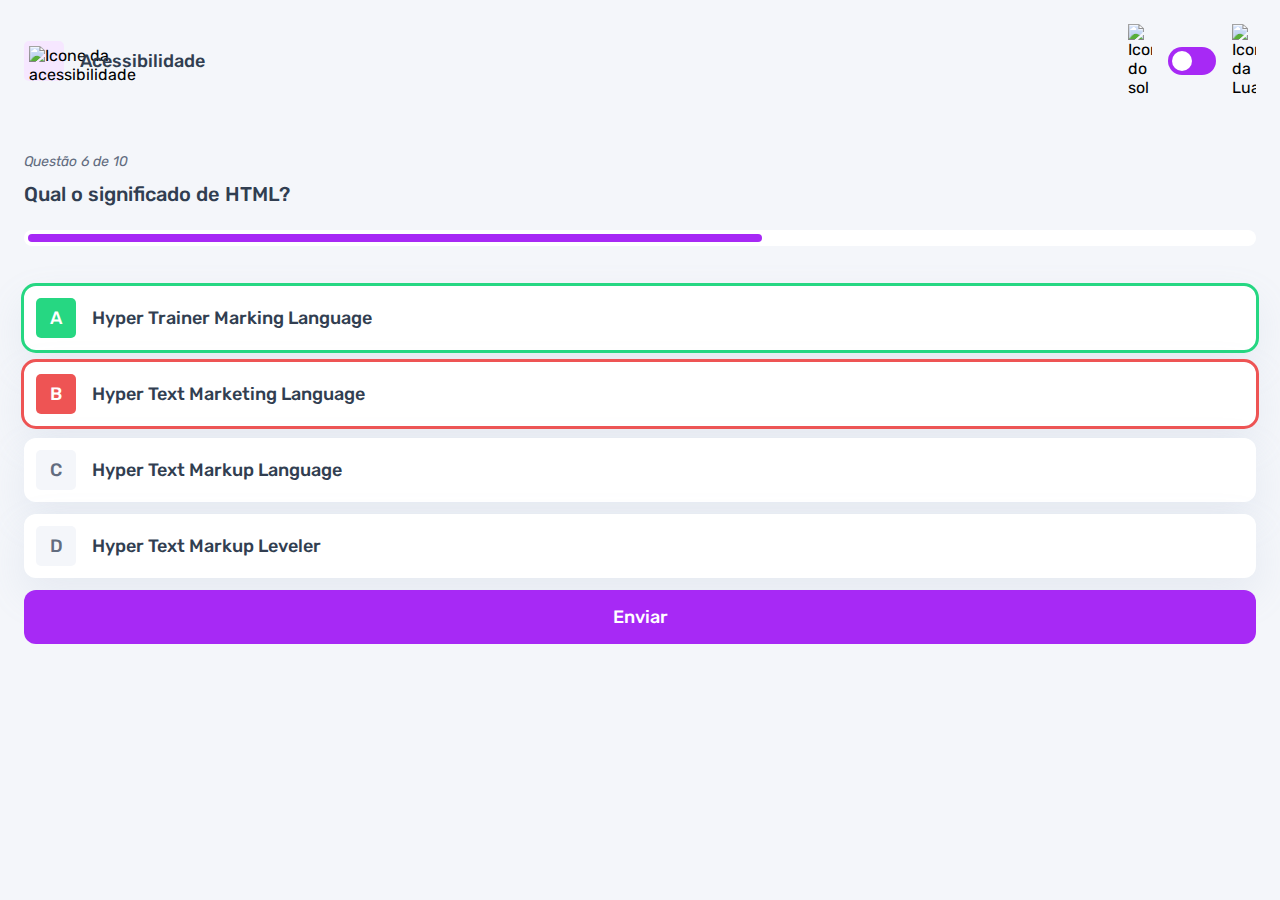
==== pages/quiz/quiz.html @ e30c6314 "adicionado o efeito de correta e errada" ====
<!DOCTYPE html>
<html lang="pt-BR">
<head>
    <meta charset="UTF-8">
    <meta name="viewport" content="width=device-width, initial-scale=1.0">
    <link rel="preconnect" href="https://fonts.googleapis.com">
    <link rel="preconnect" href="https://fonts.gstatic.com" crossorigin>
    <link href="https://fonts.googleapis.com/css2?family=Rubik:ital,wght@0,300..900;1,300..900&display=swap" rel="stylesheet">
    <link rel="stylesheet" href="quiz.css">
    <title>Quiz App</title>
</head>
<body>
    <header>
        <div class="assunto">
            <div class="assunto_icone">
                <img src="../../assets/images/icon-accessibility.svg" alt="Icone da acessibilidade">
            </div>

            <h1>Acessibilidade</h1>
        </div>

        <div class="tema">
            <img src="../../assets/images/icon-sun-dark.svg" alt="Icone do sol">
            <button>
                <div></div>
            </button>
            <img src="../../assets/images/icon-moon-dark.svg" alt="Icone da Lua">
        </div>
    </header>

    <main>
        <section class="pergunta">
            <p>Questão 6 de 10</p>

            <h2>Qual o significado de HTML?</h2>

            <div class="barra_progresso">
                <div></div>
            </div>
        </section>

        <section class="alternativas">
            <form action="">
                <label for="alternativa_a" id="Correta">
                    <input type="radio" id="alternativa_a" name="alternativa">

                    <div>
                        <span>A</span>
                        Hyper Trainer Marking Language
                    </div>
                </label>

                <label for="alternativa_b" id="errada">
                    <input type="radio" id="alternativa_b" name="alternativa">

                    <div>
                        <span>B</span>
                        Hyper Text Marketing Language
                    </div>
                </label>

                <label for="alternativa_c">
                    <input type="radio" id="alternativa_c" name="alternativa">

                    <div>
                        <span>C</span>
                        Hyper Text Markup Language
                    </div>
                </label>

                <label for="alternativa_d">
                    <input type="radio" id="alternativa_d" name="alternativa">

                    <div>
                        <span>D</span>
                        Hyper Text Markup Leveler
                    </div>
                </label>
            </form>

            <button>Enviar</button>
        </section>
    </main>
</body>
</html>
---- pages/quiz/quiz.css ----
* {
    margin: 0;
    padding: 0;
    box-sizing: border-box;
    font-family: "Rubik", sans-serif;
    --webkit-font-smoothing: antialiased;
}

:root {
    --bg-color: #f4f6fa;
    --purple: #a729f5;
    --white: #fff;
    --primary-text-color: #313e51;
    --secundary-text-color: #626c7f;
    --button-bg: #fff;
    --shadow: 0px 16px 40px 0px rgba(143, 160, 193, 0.14);
    --bg-html: #fff1e9;
    --bg-css: #e0fdef;
    --bg-javascript: #ebf0ff;
    --bg-acessibilidade: #f6e7ff;
    --grenn: #26d782;
    --red: #ee5454;
    --bg-mobile: url(../assets../images/pattern-background-mobile-light.svg);
    --bg-desktop: url(../assets../images/pattern-background-desktop-light.svg);
}

body.escuro {
    --bg-color: #313e51;
    --bg-mobile: url(../assets../images/pattern-background-mobile-dark.svg);
    --bg-desktop: url(../assets../images/pattern-background-desktop-dark.svg);
    --primary-text-color: #fff;
    --secundary-text-color: #abc1e1;
    --button-bg: #3b4d66;
    --shadow: 0px 16px 40px 0px rgba(49, 62, 81, 0.14);
}

body {
    height: 100svh;
    background: var(--bg-mobile) var(--bg-color);
    background-repeat: no-repeat;
    background-size: cover;
}

header {
    display: flex;
    justify-content: space-between;
    padding: 16px 24px;
}

.assunto {
    display: flex;
    align-items: center;
    gap: 16px;
}

.assunto_icone {
    background: var(--bg-acessibilidade);
    width: 40px;
    height: 40px;
    padding: 5px;
    border-radius: 5px;
}

.assunto_icone img {
    width: 100%;
}

.assunto h1 {
    font-size: 18px;
    font-weight: 500;
    color: var(--primary-text-color);
}

.tema {
    padding: 8px 0;
    display: flex;
    align-items: center;
    gap: 8px;
}

.tema img {
    width: 16px;
}

.tema button {
    height: 20px;
    width: 32px;
    background:var(--purple);
    border: 0;
    border-radius: 999px;
    padding: 4px;
}

.tema button div {
    background: var(--white);
    width: 12px;
    height: 12px;
    border-radius: 999px;
}

main {
    padding: 32px 24px;
}

.pergunta {
    margin-bottom: 40px;
}

.pergunta p{
    font-style: italic;
    font-size: 14px;
    color: var(--secundary-text-color);
    margin-bottom: 12px;
}

.pergunta h2 {
    font-size: 20px;
    font-weight: 500;
    color: var(--primary-text-color);
    line-height: 24px;
    margin-bottom: 24px;
}

.barra_progresso {
    background: var(--button-bg);
    height: 16px;
    padding: 4px;
    border-radius: 999px;
}

.barra_progresso div {
    height: 100%;
    width: 60%;
    background: var(--purple);
    border-radius: 999px;
}

.alternativas form {
    display: flex;
    flex-direction: column;
    gap: 12px;
    margin-bottom: 12px;
}

.alternativas label {
    display: block;
    background: var(--button-bg);
    padding: 12px;
    font-size: 18px;
    font-weight: 500;
    border-radius: 12px;
    box-shadow: var(--shadow);
    color: var(--primary-text-color);
}

.alternativas label:has(input:checked) {
    outline: 3px solid var(--purple);

    & span {
        background: var(--purple);
        color: var(--white);
    }
}

.alternativas label#Correta {
    outline: 3px solid var(--grenn);

    & span {
        background: var(--grenn);
        color: var(--white);
    }
}

.alternativas label#errada {
    outline:  3px solid var(--red);

    & span {
        background: var(--red);
        color: var(--white);
    }
}

.alternativas input {
    display: none;
}

.alternativas div {
    display: flex;
    align-items: center;
    gap: 16px;
}

.alternativas div span {
    display: block;
    width: 40px;
    height: 40px;
    background: var(--bg-color);
    border-radius: 5px;
    color: var(--secundary-text-color);

    display: flex;
    align-items: center;
    justify-content: center;
    flex-shrink: 0;
}

.alternativas button {
    padding: 16px;
    border-radius: 12px;
    border: none;
    background: var(--purple);
    color: var(--white);
    width: 100%;

    font-size: 18px;
    font-weight: 500;
}

@media(min-width: 1100px) {
    .tema {
        gap: 16px;
    }

    .tema img {
        width: 24px;
    }

    .tema button {
        width: 48px;
        height: 28px;
    }

    .tema button div {
        width: 20px;
        height: 20px;
    }
}
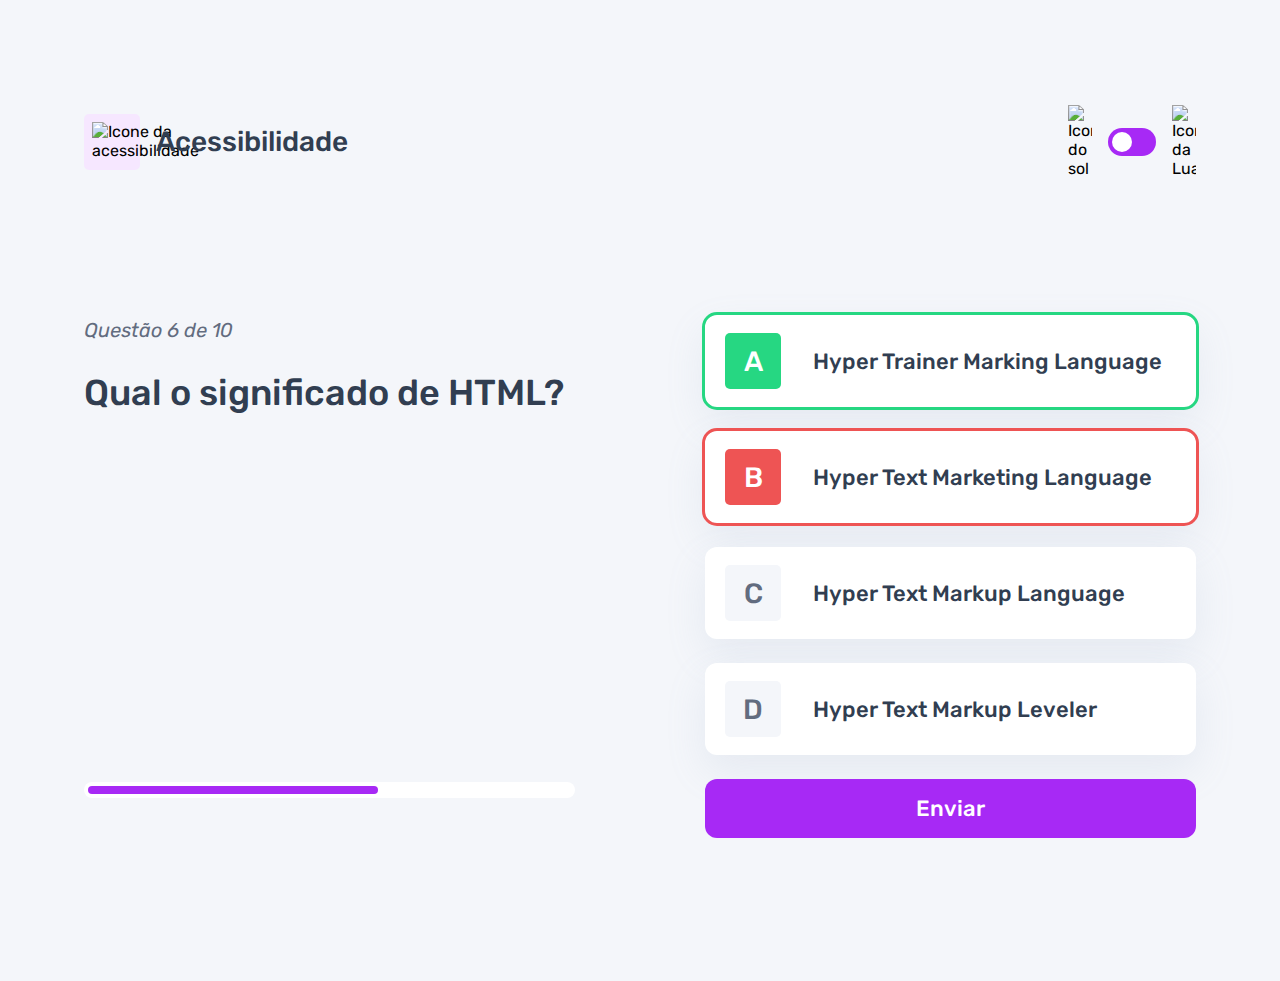
==== commit 03b1f993: "adicionada a responsividade para o desktop" ====
--- a/pages/quiz/quiz.html
+++ b/pages/quiz/quiz.html
@@ -30,10 +30,11 @@
 
     <main>
         <section class="pergunta">
-            <p>Questão 6 de 10</p>
+            <div>
+                <p>Questão 6 de 10</p>
 
-            <h2>Qual o significado de HTML?</h2>
-
+                <h2>Qual o significado de HTML?</h2>
+            </div>
             <div class="barra_progresso">
                 <div></div>
             </div>
--- a/pages/quiz/quiz.css
+++ b/pages/quiz/quiz.css
@@ -217,6 +217,22 @@
 }
 
 @media(min-width: 1100px) {
+    header {
+        margin-block: 81px;
+        max-width: 1160px;
+        margin-inline: auto;
+    }
+
+    .assunto_icone {
+        width: 56px;
+        height: 56px;
+        padding: 8px;
+    }
+
+    .assunto h1 {
+        font-size: 28px;
+    }
+
     .tema {
         gap: 16px;
     }
@@ -234,4 +250,57 @@
         width: 20px;
         height: 20px;
     }
+
+    main {
+        max-width: 1160px;
+        margin-inline: auto;
+
+        display: flex;
+        gap: 130px;
+    }
+
+    section {
+        width: 100%;
+    }
+
+    .pergunta {
+        display: flex;
+        flex-direction: column;
+        justify-content: space-between;
+    }
+
+    .pergunta p {
+        font-size: 20px;
+        line-height: 30px;
+        margin-bottom: 27px;
+    }
+
+    .pergunta h2 {
+        font-size: 36px;
+        line-height: 42px;
+    }
+
+    .alternativas form {
+        gap: 24px;
+        margin-bottom: 24px;
+    }
+
+    .alternativas label {
+        font-size: 22px;
+        padding: 18px 20px;
+    }
+
+    .alternativas div {
+        gap: 32px;
+    }
+
+    .alternativas div span {
+        width: 56px;
+        height: 56px;
+        font-size: 28px;
+    }
+
+    .alternativas button {
+        font-size: 22px;
+    }
 }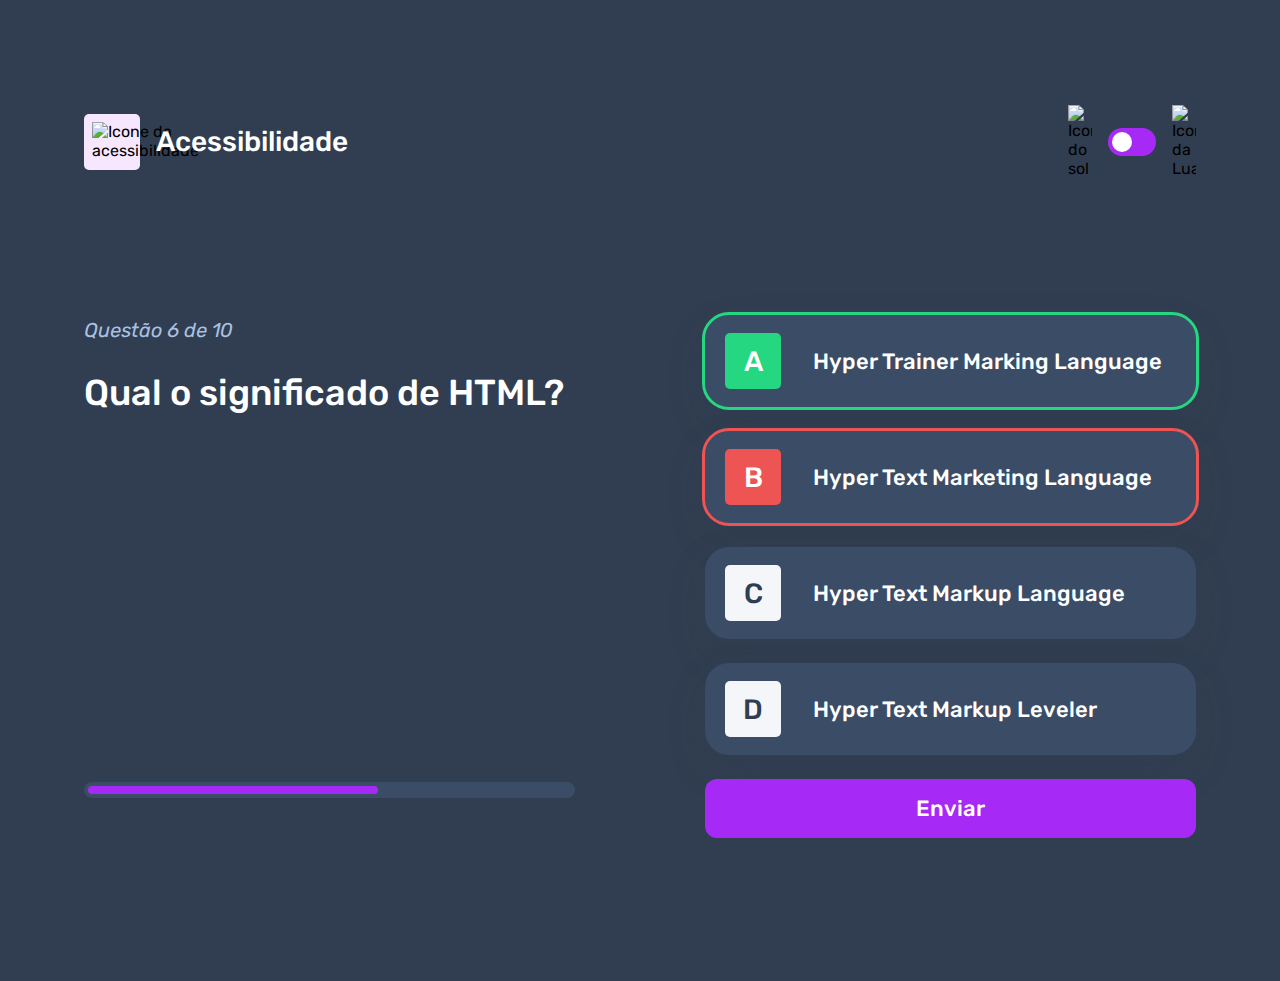
==== commit d052985f: "ajuste das cores no tema" ====
--- a/pages/quiz/quiz.html
+++ b/pages/quiz/quiz.html
@@ -9,7 +9,7 @@
     <link rel="stylesheet" href="quiz.css">
     <title>Quiz App</title>
 </head>
-<body>
+<body class="escuro">
     <header>
         <div class="assunto">
             <div class="assunto_icone">
--- a/pages/quiz/quiz.css
+++ b/pages/quiz/quiz.css
@@ -8,7 +8,10 @@
 
 :root {
     --bg-color: #f4f6fa;
+    --bg-span: #f4f6fa;
+    --color-span: #626c7f;
     --purple: #a729f5;
+    --purple-hover: rgba(167, 41, 245, 0.6);
     --white: #fff;
     --primary-text-color: #313e51;
     --secundary-text-color: #626c7f;
@@ -26,6 +29,7 @@
 
 body.escuro {
     --bg-color: #313e51;
+    --color-span: #313e51;
     --bg-mobile: url(../assets../images/pattern-background-mobile-dark.svg);
     --bg-desktop: url(../assets../images/pattern-background-desktop-dark.svg);
     --primary-text-color: #fff;
@@ -151,6 +155,13 @@
     border-radius: 12px;
     box-shadow: var(--shadow);
     color: var(--primary-text-color);
+    cursor: pointer;
+}
+
+.alternativas label:hover {
+    & span {
+        background: var(--bg-acessibilidade);
+    }
 }
 
 .alternativas label:has(input:checked) {
@@ -194,9 +205,9 @@
     display: block;
     width: 40px;
     height: 40px;
-    background: var(--bg-color);
+    background: var(--bg-span);
     border-radius: 5px;
-    color: var(--secundary-text-color);
+    color: var(--color-span);
 
     display: flex;
     align-items: center;
@@ -214,6 +225,12 @@
 
     font-size: 18px;
     font-weight: 500;
+    transition: background 0.7s;
+}
+
+.alternativas button:hover {
+    background: var(--purple-hover);
+    cursor: pointer;
 }
 
 @media(min-width: 1100px) {
@@ -288,6 +305,7 @@
     .alternativas label {
         font-size: 22px;
         padding: 18px 20px;
+        border-radius: 24px;
     }
 
     .alternativas div {
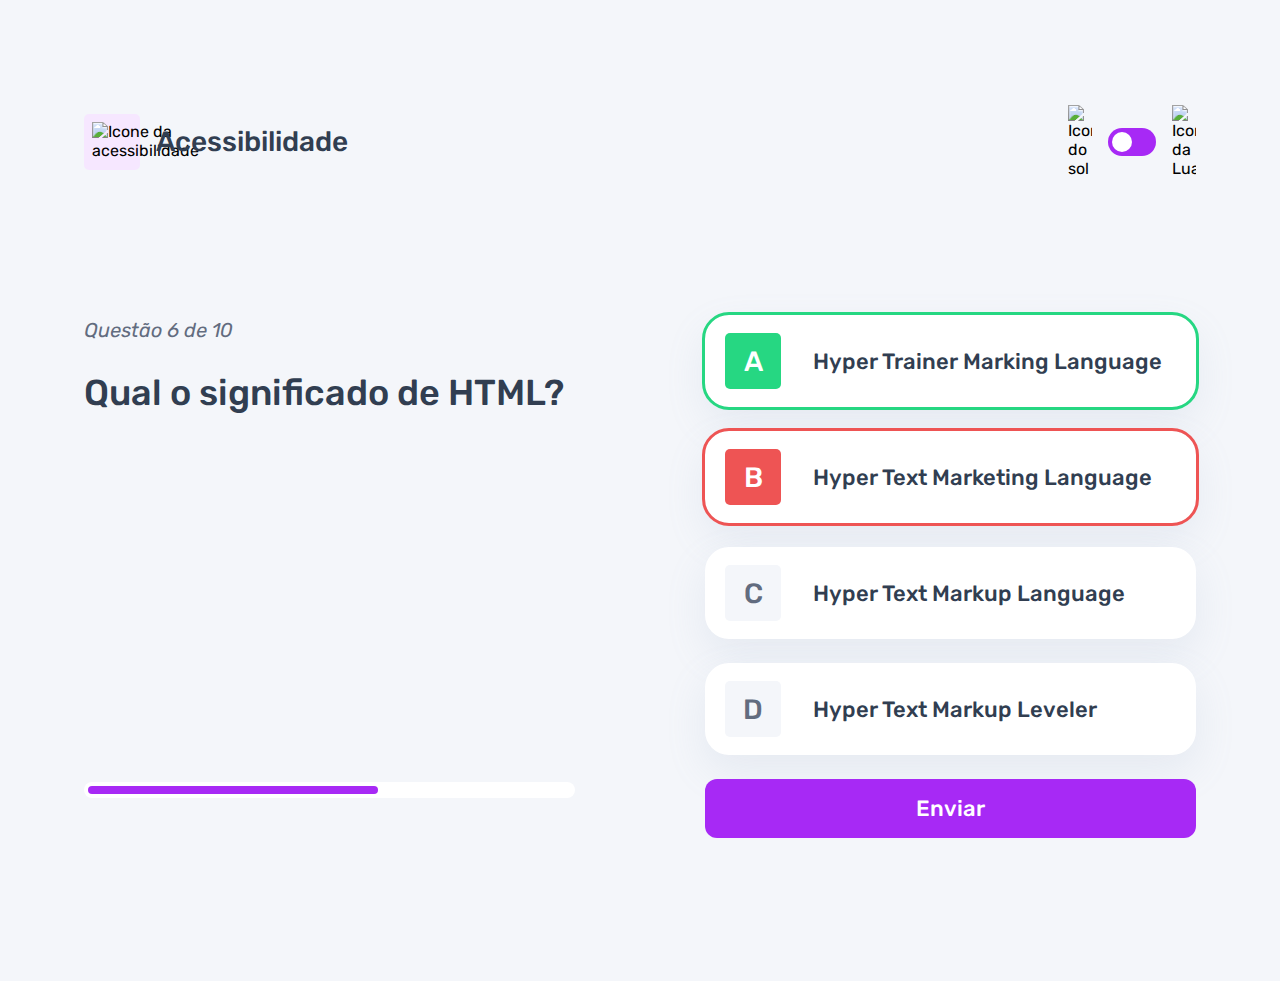
==== commit b622490a: "ajuste do fundo" ====
--- a/pages/quiz/quiz.html
+++ b/pages/quiz/quiz.html
@@ -9,7 +9,7 @@
     <link rel="stylesheet" href="quiz.css">
     <title>Quiz App</title>
 </head>
-<body class="escuro">
+<body>
     <header>
         <div class="assunto">
             <div class="assunto_icone">
--- a/pages/quiz/quiz.css
+++ b/pages/quiz/quiz.css
@@ -234,6 +234,12 @@
 }
 
 @media(min-width: 1100px) {
+    body {
+        background: var(--bg-desktop) var(--bg-color);
+        background-size: cover;
+        background-repeat: no-repeat;
+    }
+
     header {
         margin-block: 81px;
         max-width: 1160px;
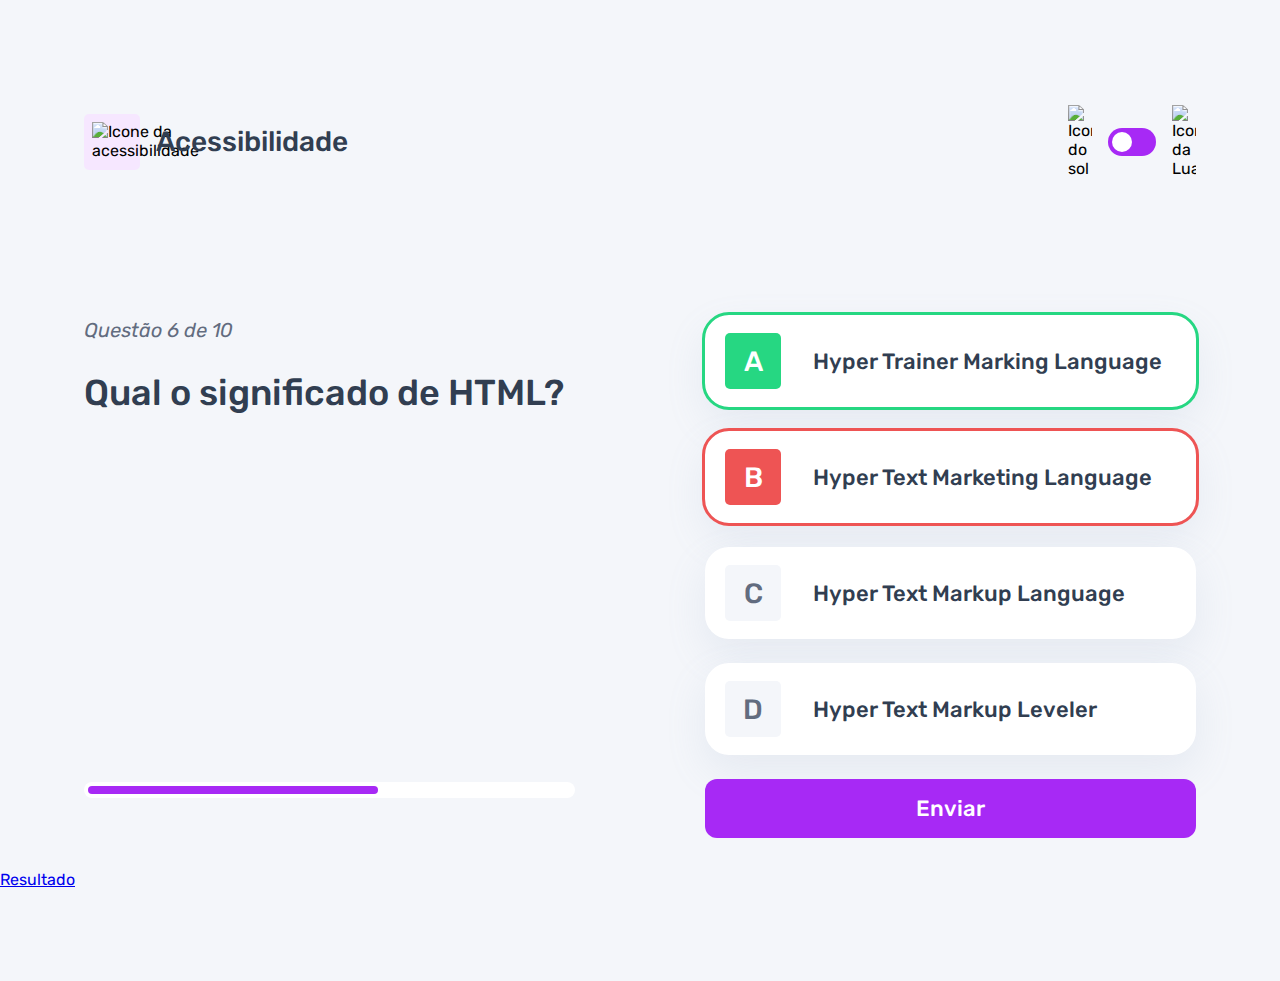
==== commit 64e6a0fd: "adiçao do header do resultado html" ====
--- a/pages/quiz/quiz.html
+++ b/pages/quiz/quiz.html
@@ -82,5 +82,7 @@
             <button>Enviar</button>
         </section>
     </main>
+
+    <a href="../resultado/resultado.html">Resultado</a>
 </body>
 </html>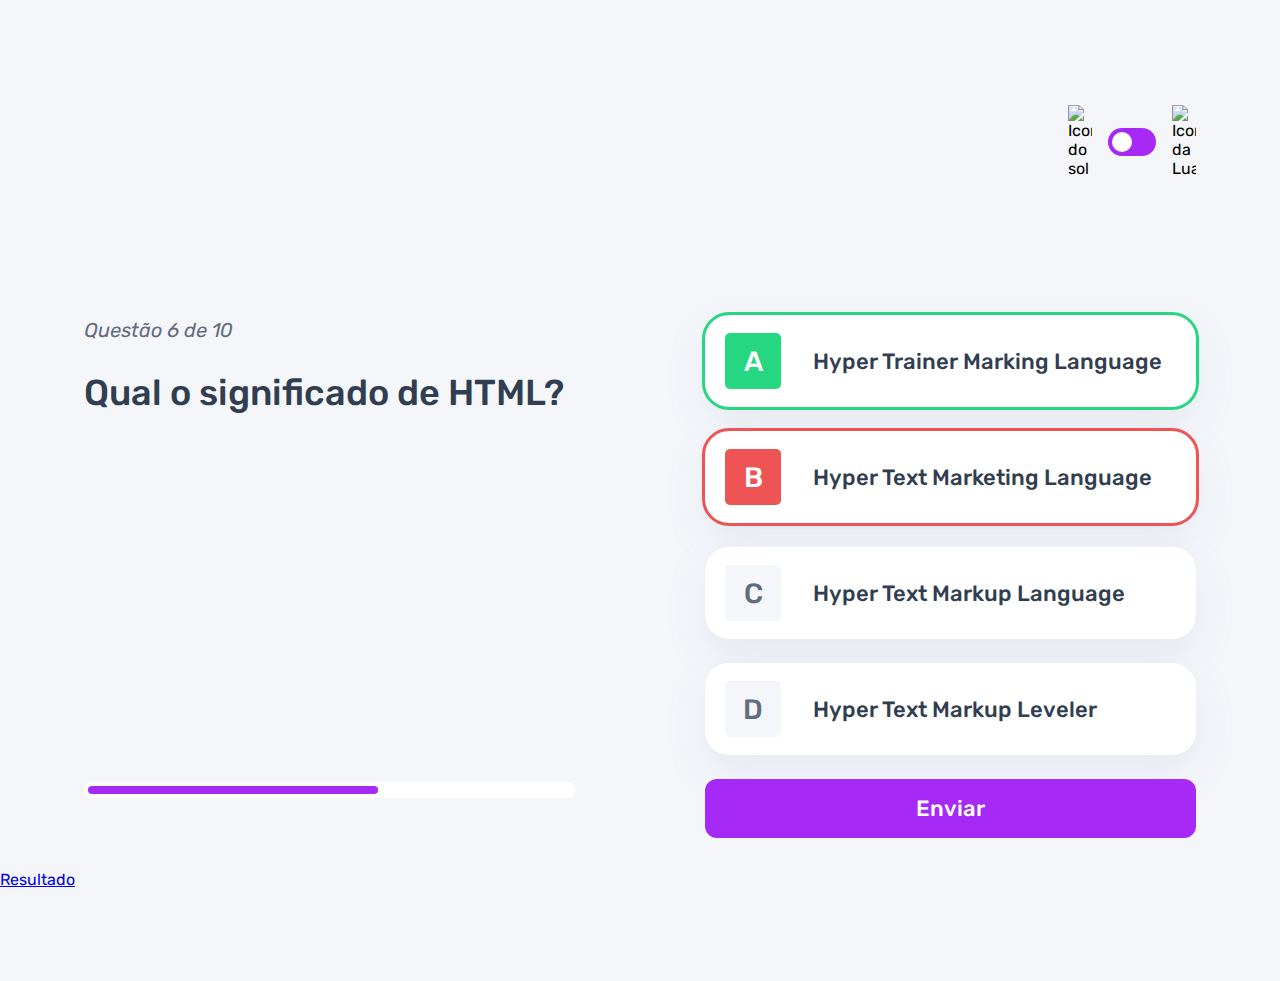
==== commit d939a880: "alteraçao dinamica do assunto da pagina" ====
--- a/pages/quiz/quiz.html
+++ b/pages/quiz/quiz.html
@@ -7,16 +7,17 @@
     <link rel="preconnect" href="https://fonts.gstatic.com" crossorigin>
     <link href="https://fonts.googleapis.com/css2?family=Rubik:ital,wght@0,300..900;1,300..900&display=swap" rel="stylesheet">
     <link rel="stylesheet" href="quiz.css">
+    <script src="./quiz.js" defer type="module"></script>
     <title>Quiz App</title>
 </head>
 <body>
     <header>
         <div class="assunto">
             <div class="assunto_icone">
-                <img src="../../assets/images/icon-accessibility.svg" alt="Icone da acessibilidade">
+                <img src="" alt="">
             </div>
 
-            <h1>Acessibilidade</h1>
+            <h1></h1>
         </div>
 
         <div class="tema">
--- a/pages/quiz/quiz.css
+++ b/pages/quiz/quiz.css
@@ -58,11 +58,26 @@
 }
 
 .assunto_icone {
-    background: var(--bg-acessibilidade);
     width: 40px;
     height: 40px;
     padding: 5px;
     border-radius: 5px;
+}
+
+.assunto_icone.html {
+    background: var(--bg-html);
+}
+
+.assunto_icone.css {
+    background: var(--bg-css);
+}
+
+.assunto_icone.javascript {
+    background: var(--bg-javascript);
+}
+
+.assunto_icone.acessibilidade {
+    background: var(--bg-acessibilidade);
 }
 
 .assunto_icone img {
@@ -93,6 +108,8 @@
     border: 0;
     border-radius: 999px;
     padding: 4px;
+    display: flex;
+    cursor: pointer;
 }
 
 .tema button div {
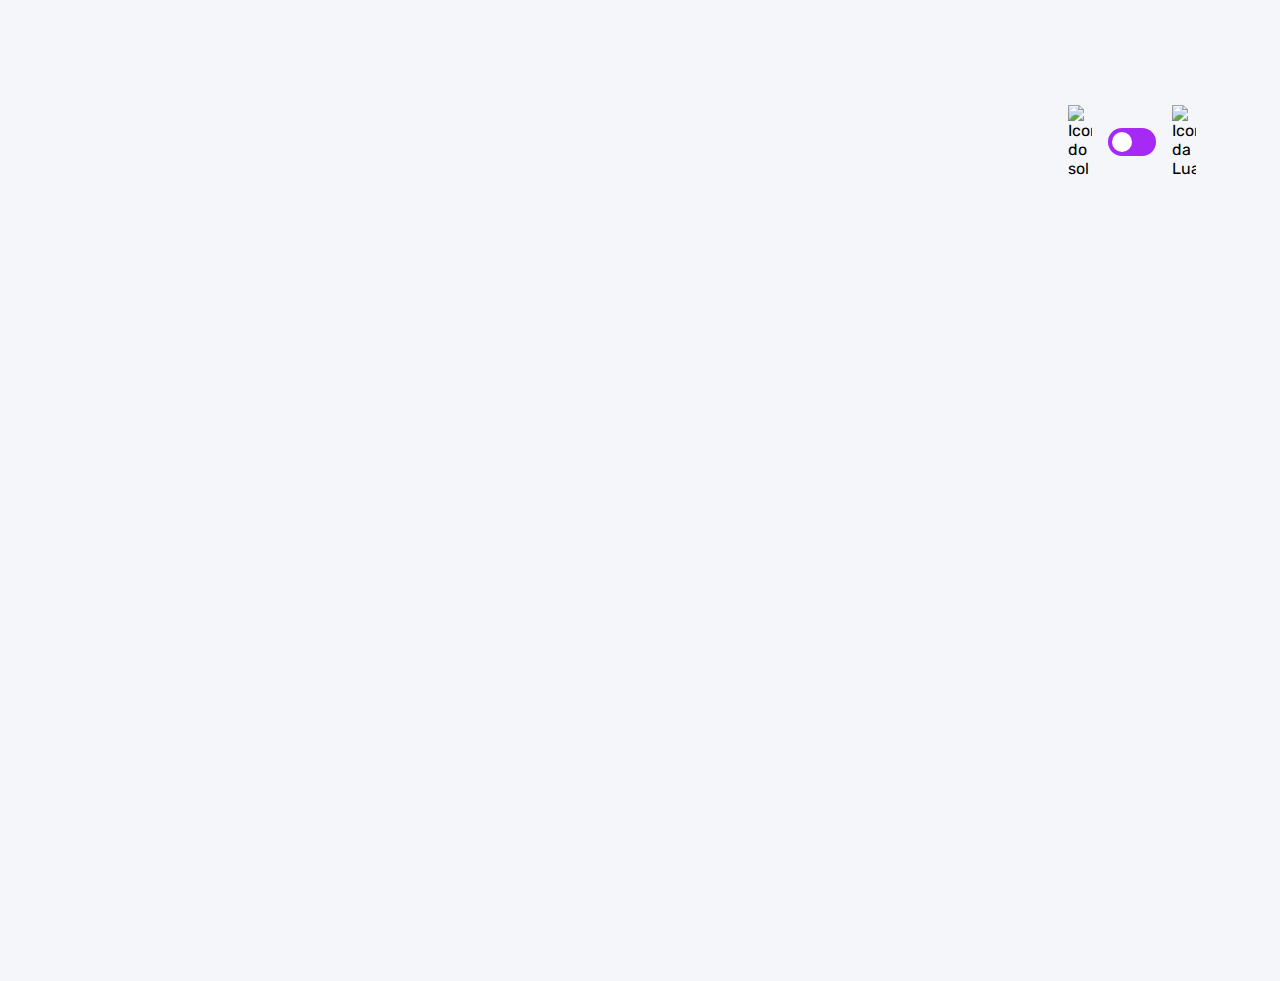
==== commit 1a9e9773: "adicionadas as funcoes de buscar as perfubta e montar" ====
--- a/pages/quiz/quiz.html
+++ b/pages/quiz/quiz.html
@@ -30,60 +30,6 @@
     </header>
 
     <main>
-        <section class="pergunta">
-            <div>
-                <p>Questão 6 de 10</p>
-
-                <h2>Qual o significado de HTML?</h2>
-            </div>
-            <div class="barra_progresso">
-                <div></div>
-            </div>
-        </section>
-
-        <section class="alternativas">
-            <form action="">
-                <label for="alternativa_a" id="Correta">
-                    <input type="radio" id="alternativa_a" name="alternativa">
-
-                    <div>
-                        <span>A</span>
-                        Hyper Trainer Marking Language
-                    </div>
-                </label>
-
-                <label for="alternativa_b" id="errada">
-                    <input type="radio" id="alternativa_b" name="alternativa">
-
-                    <div>
-                        <span>B</span>
-                        Hyper Text Marketing Language
-                    </div>
-                </label>
-
-                <label for="alternativa_c">
-                    <input type="radio" id="alternativa_c" name="alternativa">
-
-                    <div>
-                        <span>C</span>
-                        Hyper Text Markup Language
-                    </div>
-                </label>
-
-                <label for="alternativa_d">
-                    <input type="radio" id="alternativa_d" name="alternativa">
-
-                    <div>
-                        <span>D</span>
-                        Hyper Text Markup Leveler
-                    </div>
-                </label>
-            </form>
-
-            <button>Enviar</button>
-        </section>
     </main>
-
-    <a href="../resultado/resultado.html">Resultado</a>
 </body>
 </html>--- a/pages/quiz/quiz.css
+++ b/pages/quiz/quiz.css
@@ -151,7 +151,6 @@
 
 .barra_progresso div {
     height: 100%;
-    width: 60%;
     background: var(--purple);
     border-radius: 999px;
 }
